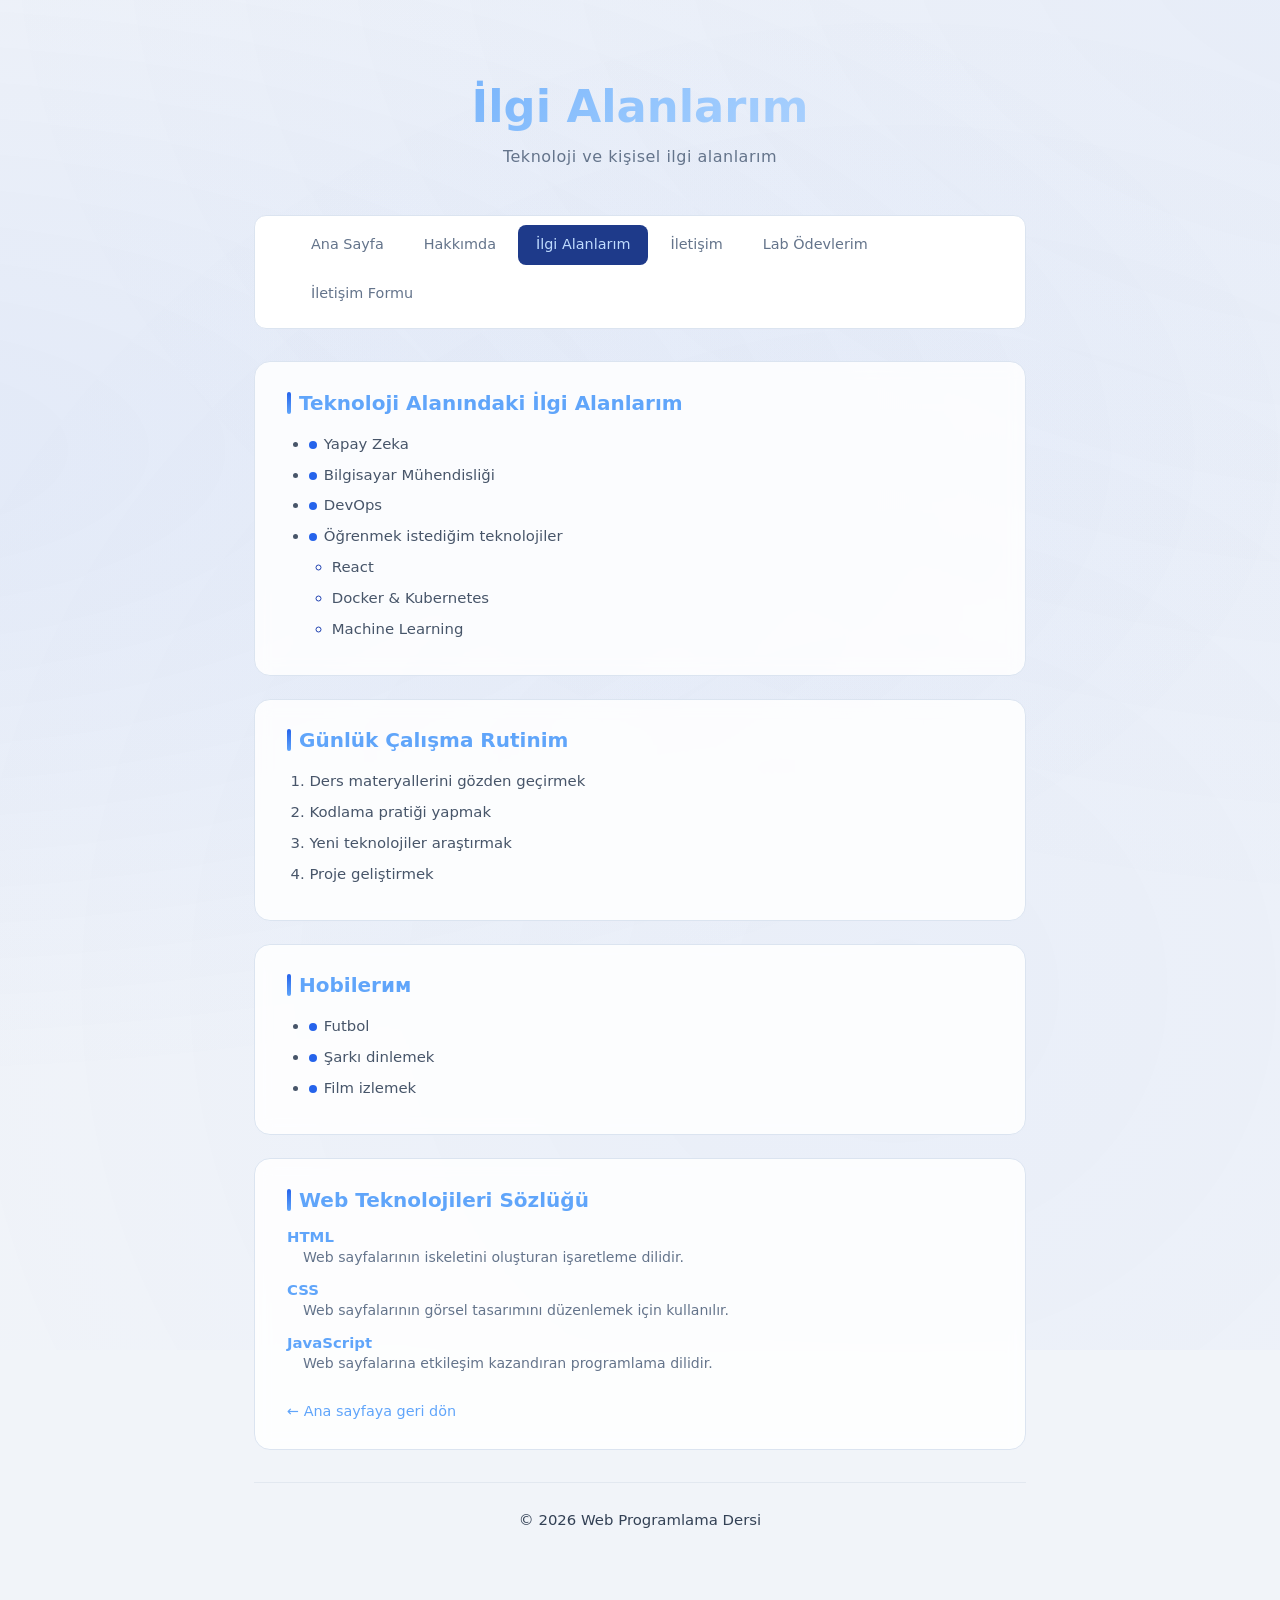
==== hafta1/interests.html @ 12d37876 "Add files via upload" ====
<!DOCTYPE html>
<html lang="tr">
<head>
  <meta charset="UTF-8" />
  <meta name="viewport" content="width=device-width, initial-scale=1.0" />
  <title>İlgi Alanlarım — Furkan Köksalan</title>
  <link rel="stylesheet" href="style.css" />
</head>
<body>

  <div class="kapsayici">

    <header>
      <h1>İlgi Alanlarım</h1>
      <p>Teknoloji ve kişisel ilgi alanlarım</p>
    </header>

    <nav>
      <ul>
        <li><a href="index.html">Ana Sayfa</a></li>
        <li><a href="about.html">Hakkımda</a></li>
        <li><a href="interests.html" class="aktif">İlgi Alanlarım</a></li>
        <li><a href="contact.html">İletişim</a></li>
        <li><a href="labs.html">Lab Ödevlerim</a></li>
        <li><a href="../hafta3/index.html">İletişim Formu</a></li>
      </ul>
    </nav>

    <section class="kart">
      <h2>Teknoloji Alanındaki İlgi Alanlarım</h2>
      <ul>
        <li><span class="parlayan-nokta"></span>Yapay Zeka</li>
        <li><span class="parlayan-nokta"></span>Bilgisayar Mühendisliği</li>
        <li><span class="parlayan-nokta"></span>DevOps</li>
        <li><span class="parlayan-nokta"></span>Öğrenmek istediğim teknolojiler
          <ul>
            <li>React</li>
            <li>Docker &amp; Kubernetes</li>
            <li>Machine Learning</li>
          </ul>
        </li>
      </ul>
    </section>

    <section class="kart">
      <h2>Günlük Çalışma Rutinim</h2>
      <ol>
        <li>Ders materyallerini gözden geçirmek</li>
        <li>Kodlama pratiği yapmak</li>
        <li>Yeni teknolojiler araştırmak</li>
        <li>Proje geliştirmek</li>
      </ol>
    </section>

    <section class="kart">
      <h2>Hobilerим</h2>
      <ul>
        <li><span class="parlayan-nokta"></span>Futbol</li>
        <li><span class="parlayan-nokta"></span>Şarkı dinlemek</li>
        <li><span class="parlayan-nokta"></span>Film izlemek</li>
      </ul>
    </section>

    <section class="kart">
      <h2>Web Teknolojileri Sözlüğü</h2>
      <dl>
        <dt>HTML</dt>
        <dd>Web sayfalarının iskeletini oluşturan işaretleme dilidir.</dd>
        <dt>CSS</dt>
        <dd>Web sayfalarının görsel tasarımını düzenlemek için kullanılır.</dd>
        <dt>JavaScript</dt>
        <dd>Web sayfalarına etkileşim kazandıran programlama dilidir.</dd>
      </dl>
      <br>
      <a href="index.html" class="geri-don">← Ana sayfaya geri dön</a>
    </section>

    <footer>
      <p>© 2026 Web Programlama Dersi</p>
    </footer>

  </div>

</body>
</html>
---- hafta1/style.css ----
/* ===== RESET ===== */
*, *::before, *::after {
  box-sizing: border-box;
  margin: 0;
  padding: 0;
}

body {
  font-family: 'Segoe UI', system-ui, sans-serif;
  background: #f1f4f9;
  color: #1e293b;
  min-height: 100vh;
}

/* ===== HAREKETLİ ARKA PLAN ===== */
body::before {
  content: '';
  position: fixed;
  top: -50%;
  left: -50%;
  width: 200%;
  height: 200%;
  background: radial-gradient(ellipse at 20% 50%, rgba(37,99,235,0.07) 0%, transparent 50%),
              radial-gradient(ellipse at 80% 20%, rgba(37,99,235,0.05) 0%, transparent 50%),
              radial-gradient(ellipse at 60% 80%, rgba(37,99,235,0.04) 0%, transparent 50%);
  animation: bgHareket 12s ease-in-out infinite alternate;
  z-index: 0;
  pointer-events: none;
}

@keyframes bgHareket {
  0%   { transform: translate(0, 0) rotate(0deg); }
  100% { transform: translate(30px, 20px) rotate(3deg); }
}

/* ===== ANA KAPSAYICI ===== */
.kapsayici {
  position: relative;
  z-index: 1;
  max-width: 820px;
  margin: 0 auto;
  padding: 2rem 1.5rem 4rem;
  animation: asagiGel 0.7s ease both;
}

@keyframes asagiGel {
  from { opacity: 0; transform: translateY(-30px); }
  to   { opacity: 1; transform: translateY(0); }
}

/* ===== HEADER ===== */
header {
  text-align: center;
  padding: 3rem 1rem 2rem;
}

header h1 {
  font-size: 2.8rem;
  font-weight: 800;
  background: linear-gradient(135deg, #60a5fa, #93c5fd, #bfdbfe);
  -webkit-background-clip: text;
  -webkit-text-fill-color: transparent;
  background-clip: text;
  animation: renk 5s ease-in-out infinite alternate;
}

@keyframes renk {
  0%   { filter: brightness(1); }
  100% { filter: brightness(1.2); }
}

header p {
  margin-top: 0.6rem;
  color: #64748b;
  font-size: 1rem;
  letter-spacing: 0.5px;
}

/* ===== NAV ===== */
nav {
  background: #ffffff;
  border: 1px solid #dbe4f0;
  border-radius: 12px;
  padding: 0.6rem 1rem;
  margin-bottom: 2rem;
  backdrop-filter: blur(10px);
}

nav ul {
  list-style: none;
  display: flex;
  gap: 0.3rem;
  flex-wrap: wrap;
}

nav ul li a {
  display: inline-block;
  padding: 0.45rem 1.1rem;
  font-size: 0.9rem;
  font-weight: 500;
  color: #64748b;
  text-decoration: none;
  border-radius: 8px;
  transition: background 0.2s, color 0.2s, transform 0.15s;
}

nav ul li a:hover {
  background: rgba(37,99,235,0.08);
  color: #2563eb;
  transform: translateY(-2px);
}

nav ul li a.aktif {
  background: #1e3a8a;
  color: #bfdbfe;
}

/* ===== KART ===== */
.kart {
  background: rgba(255,255,255,0.85);
  border: 1px solid #dbe4f0;
  border-radius: 16px;
  padding: 1.8rem 2rem;
  margin-bottom: 1.4rem;
  backdrop-filter: blur(8px);
  transition: transform 0.25s, box-shadow 0.25s, border-color 0.25s;
  animation: kartGel 0.6s ease both;
}

.kart:hover {
  transform: translateY(-5px);
  box-shadow: 0 12px 40px rgba(37,99,235,0.12);
  border-color: rgba(96,165,250,0.35);
}

@keyframes kartGel {
  from { opacity: 0; transform: translateY(20px); }
  to   { opacity: 1; transform: translateY(0); }
}

.kart:nth-child(2) { animation-delay: 0.10s; }
.kart:nth-child(3) { animation-delay: 0.20s; }
.kart:nth-child(4) { animation-delay: 0.30s; }
.kart:nth-child(5) { animation-delay: 0.40s; }

/* ===== BAŞLIKLAR ===== */
h2 {
  font-size: 1.25rem;
  font-weight: 700;
  color: #60a5fa;
  margin-bottom: 1rem;
  display: flex;
  align-items: center;
  gap: 0.5rem;
}

h2::before {
  content: '';
  display: inline-block;
  width: 4px;
  height: 1.1em;
  background: linear-gradient(180deg, #2563eb, #60a5fa);
  border-radius: 2px;
}

h3 {
  font-size: 1rem;
  font-weight: 600;
  color: #2563eb;
  margin: 1rem 0 0.4rem;
}

/* ===== PARAGRAFLAR ===== */
p {
  font-size: 0.93rem;
  color: #334155;
  line-height: 1.8;
  margin-bottom: 0.7rem;
}

p strong {
  color: #1e293b;
  font-weight: 600;
}

p em {
  color: #60a5fa;
  font-style: italic;
}

/* ===== LİSTELER ===== */
ul, ol {
  padding-left: 1.4rem;
}

ul li, ol li {
  color: #475569;
  font-size: 0.93rem;
  line-height: 1.8;
  margin-bottom: 0.25rem;
  transition: color 0.2s, transform 0.2s;
}

ul li:hover, ol li:hover {
  color: #2563eb;
  transform: translateX(4px);
}

ul ul {
  margin-top: 0.25rem;
}

ul ul li::marker {
  color: #1e40af;
}

/* ===== TANIM LİSTESİ ===== */
dl dt {
  font-weight: 700;
  color: #60a5fa;
  margin-top: 0.7rem;
  font-size: 0.93rem;
}

dl dd {
  color: #64748b;
  font-size: 0.88rem;
  margin-left: 1rem;
  line-height: 1.7;
}

/* ===== BLOCKQUOTE ===== */
blockquote {
  border-left: 3px solid #2563eb;
  margin: 0.5rem 0;
  padding: 0.8rem 1.2rem;
  background: #eff6ff;
  border-radius: 0 10px 10px 0;
  color: #2563eb;
  font-style: italic;
  font-size: 0.95rem;
}

/* ===== LİNKLER ===== */
a {
  color: #60a5fa;
  text-decoration: none;
  transition: color 0.2s;
}

a:hover {
  color: #2563eb;
  text-decoration: underline;
}

.geri-don {
  display: inline-flex;
  align-items: center;
  gap: 0.4rem;
  margin-top: 0.5rem;
  font-size: 0.9rem;
  color: #60a5fa;
  text-decoration: none;
  transition: gap 0.2s, color 0.2s;
}

.geri-don:hover {
  gap: 0.7rem;
  color: #2563eb;
  text-decoration: none;
}

/* ===== İLETİŞİM LİSTESİ ===== */
.iletisim-listesi {
  list-style: none;
  padding: 0;
}

.iletisim-listesi li {
  display: flex;
  align-items: center;
  gap: 0.6rem;
  padding: 0.6rem 0.8rem;
  border-radius: 8px;
  margin-bottom: 0.4rem;
  transition: background 0.2s, transform 0.2s;
}

.iletisim-listesi li:hover {
  background: #eff6ff;
  transform: translateX(5px);
}

/* ===== FOOTER ===== */
footer {
  text-align: center;
  padding: 1.5rem 1rem;
  color: #64748b;
  font-size: 0.85rem;
  border-top: 1px solid #e2e8f0;
  margin-top: 2rem;
}

/* ===== PARLAYAN NOKTA ===== */
.parlayan-nokta {
  display: inline-block;
  width: 8px;
  height: 8px;
  background: #2563eb;
  border-radius: 50%;
  margin-right: 0.4rem;
  animation: parla 1.8s ease-in-out infinite;
  vertical-align: middle;
}

@keyframes parla {
  0%, 100% { box-shadow: 0 0 4px #2563eb; opacity: 1; }
  50%       { box-shadow: 0 0 12px #60a5fa; opacity: 0.6; }
}

/* ===== LAB GRID (labs.html için) ===== */
.lab-grid {
  display: grid;
  grid-template-columns: repeat(auto-fill, minmax(220px, 1fr));
  gap: 1rem;
  margin-top: 0.5rem;
}

.lab-kart {
  background: #f0f4ff;
  border: 1.5px solid #c7d8f8;
  border-radius: 14px;
  padding: 1.4rem;
  text-decoration: none;
  color: #1e293b;
  transition: transform 0.2s, box-shadow 0.2s, border-color 0.2s, background 0.2s;
  display: block;
  animation: kartGel 0.5s ease both;
}

.lab-kart:hover {
  transform: translateY(-6px);
  box-shadow: 0 12px 36px rgba(37,99,235,0.18);
  border-color: #2563eb;
  background: #e8eeff;
  text-decoration: none;
  color: #1e293b;
}

.lab-kart:nth-child(1) { animation-delay: 0.05s; }
.lab-kart:nth-child(2) { animation-delay: 0.10s; }
.lab-kart:nth-child(3) { animation-delay: 0.15s; }
.lab-kart:nth-child(4) { animation-delay: 0.20s; }
.lab-kart:nth-child(5) { animation-delay: 0.25s; }
.lab-kart:nth-child(6) { animation-delay: 0.30s; }
.lab-kart:nth-child(7) { animation-delay: 0.35s; }

.lab-no {
  font-size: 2rem;
  font-weight: 800;
  background: linear-gradient(135deg, #2563eb, #60a5fa);
  -webkit-background-clip: text;
  -webkit-text-fill-color: transparent;
  background-clip: text;
  line-height: 1;
  margin-bottom: 0.6rem;
}

.lab-baslik {
  font-size: 0.95rem;
  font-weight: 700;
  color: #1e40af;
  margin-bottom: 0.3rem;
}

.lab-aciklama {
  font-size: 0.8rem;
  color: #475569;
  line-height: 1.5;
  margin: 0;
}

.lab-kart.pasif {
  opacity: 0.35;
  cursor: default;
  pointer-events: none;
}

/* ===== ORTAK GERİ DÖN BUTONU ===== */
.btn-geri-don {
  display: inline-flex;
  align-items: center;
  gap: 0.5rem;
  padding: 0.6rem 1.4rem;
  background: #1e3a8a;
  color: #fff;
  font-size: 0.88rem;
  font-weight: 600;
  font-family: inherit;
  border: none;
  border-radius: 8px;
  text-decoration: none;
  cursor: pointer;
  transition: background 0.2s, transform 0.15s, box-shadow 0.2s;
  box-shadow: 0 2px 10px rgba(30,58,138,0.25);
  margin-bottom: 1.2rem;
}

.btn-geri-don:hover {
  background: #2563eb;
  transform: translateY(-2px);
  box-shadow: 0 6px 18px rgba(37,99,235,0.30);
  color: #fff;
  text-decoration: none;
}

.btn-geri-don:active {
  transform: translateY(0);
  box-shadow: 0 2px 8px rgba(30,58,138,0.20);
}

.btn-geri-don::before {
  content: '←';
  font-size: 1rem;
}
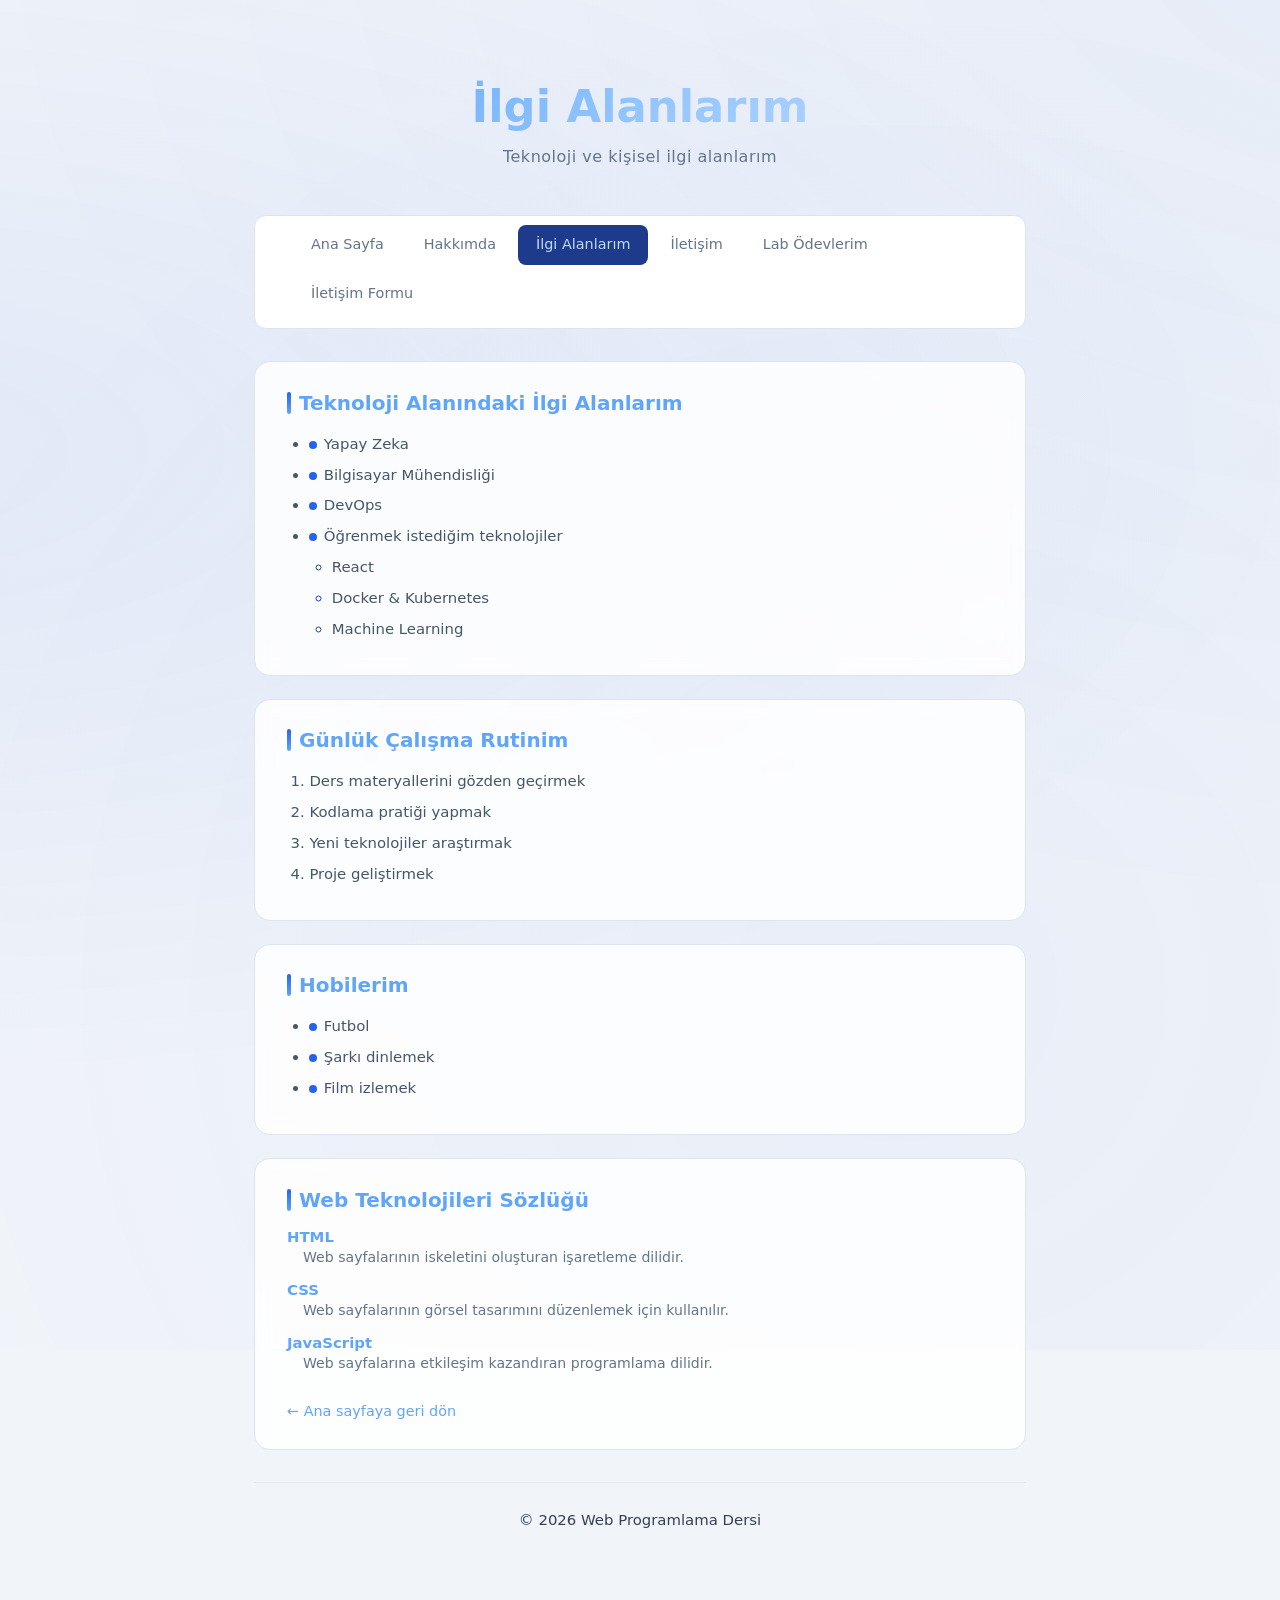
==== commit 461e6501: "Update interests.html" ====
--- a/hafta1/interests.html
+++ b/hafta1/interests.html
@@ -53,7 +53,7 @@
     </section>
 
     <section class="kart">
-      <h2>Hobilerим</h2>
+      <h2>Hobilerim</h2>
       <ul>
         <li><span class="parlayan-nokta"></span>Futbol</li>
         <li><span class="parlayan-nokta"></span>Şarkı dinlemek</li>
